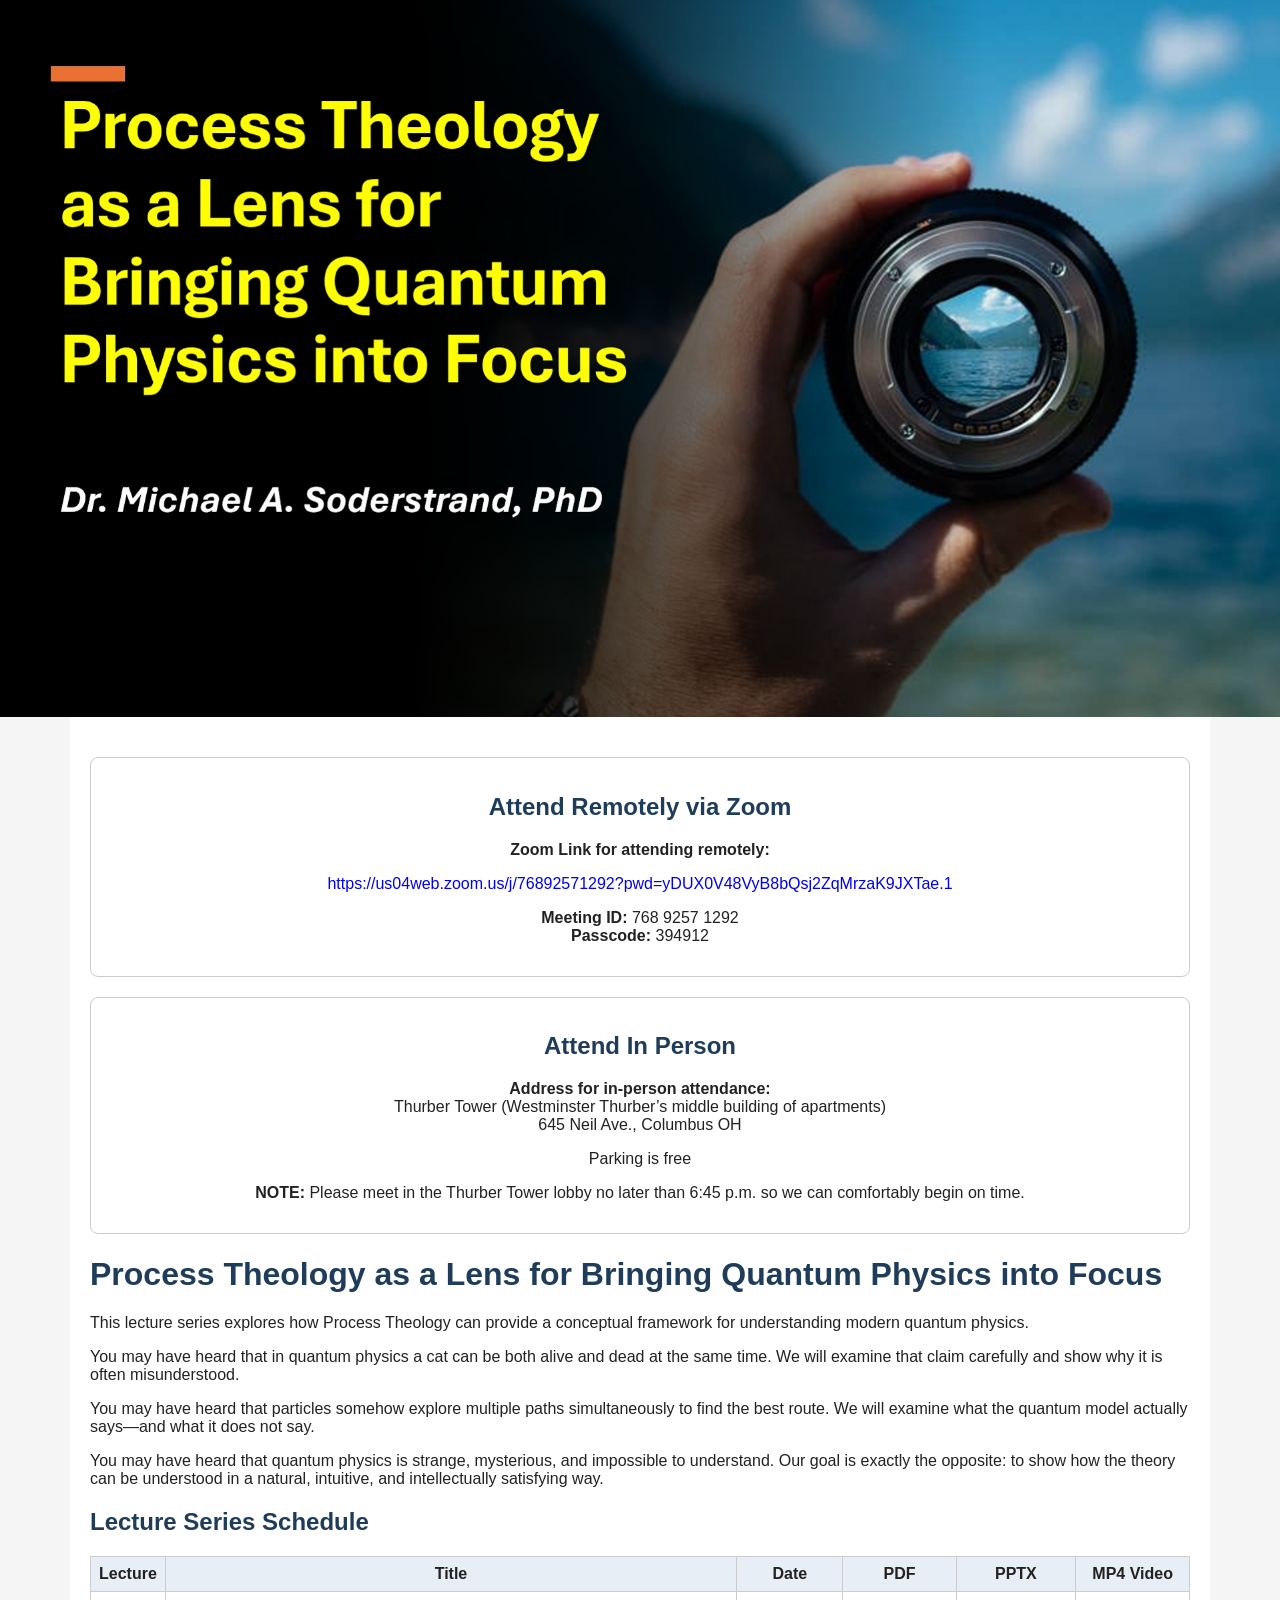
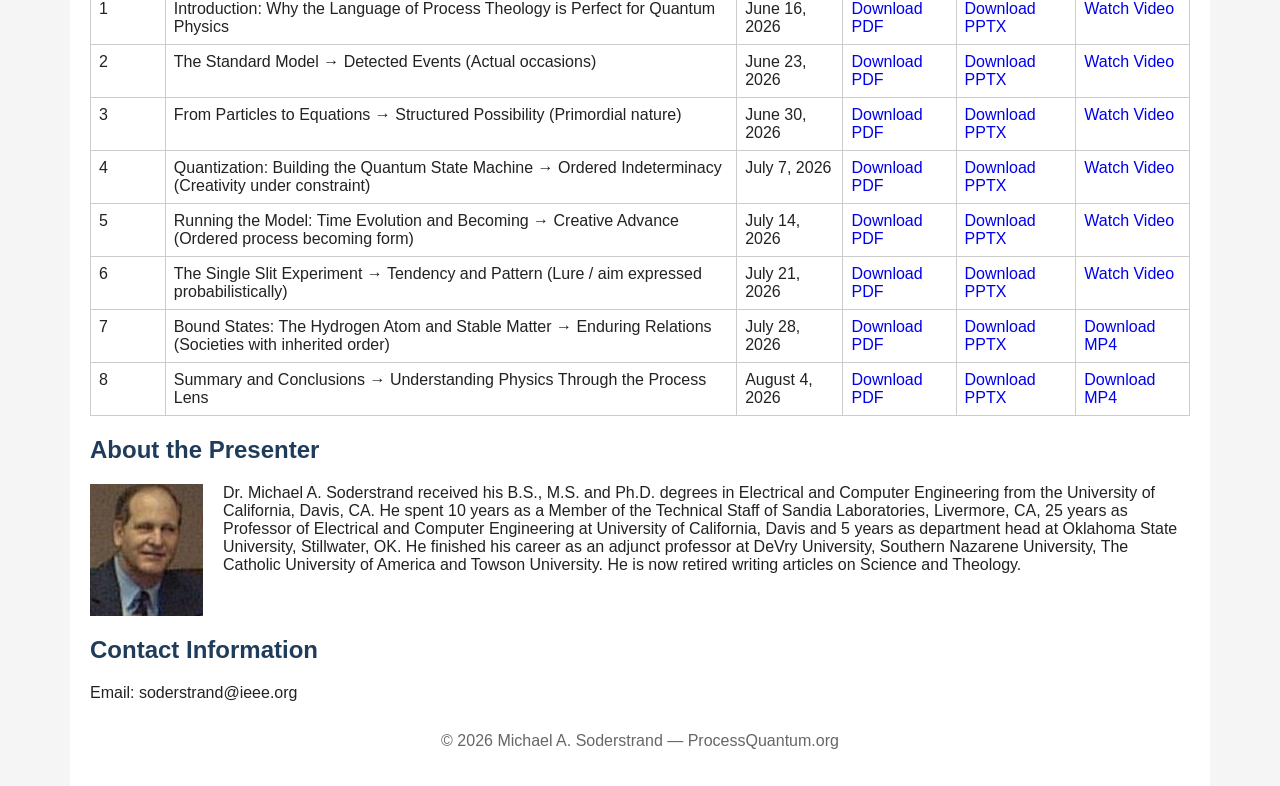
==== index.html @ d32f66b5 "Updates for lectures 5 and 6" ====
<!DOCTYPE html>
<html lang="en">
<head>
<meta charset="UTF-8">
<meta name="viewport" content="width=device-width, initial-scale=1.0">
<title>Process Theology as a Lens for Bringing Quantum Physics into Focus</title>
<link rel="stylesheet" href="style.css">
<script>
function comingSoon() {
  alert("Materials for this lecture are not yet available. Please check back soon.");
}
function videoSoon() {
  alert("Video recording coming soon.");
}
</script>
</head>
<body>
<header class="hero">
  <img src="images/banner.jpg" alt="Process Theology Banner">
</header>

<div class="container">

<div style="text-align:center; margin:20px 0; padding:15px; border:1px solid #ccc; border-radius:8px;">
  <h2>Attend Remotely via Zoom</h2>

  <p><strong>Zoom Link for attending remotely:</strong></p>

  <p>
    <a href="https://us04web.zoom.us/j/76892571292?pwd=yDUX0V48VyB8bQsj2ZqMrzaK9JXTae.1" target="_blank">
      https://us04web.zoom.us/j/76892571292?pwd=yDUX0V48VyB8bQsj2ZqMrzaK9JXTae.1
    </a>
  </p>

  <p>
    <strong>Meeting ID:</strong> 768 9257 1292<br>
    <strong>Passcode:</strong> 394912
  </p>
</div>

<div style="text-align:center; margin:20px 0; padding:15px; border:1px solid #ccc; border-radius:8px;">
  <h2>Attend In Person</h2>

  <p>
    <strong>Address for in-person attendance:</strong><br>
    Thurber Tower (Westminster Thurber’s middle building of apartments)<br>
    645 Neil Ave., Columbus OH
  </p>

  <p>Parking is free</p>

  <p>
    <strong>NOTE:</strong> Please meet in the Thurber Tower lobby no later than
    6:45 p.m. so we can comfortably begin on time.
  </p>
</div>

<h1>Process Theology as a Lens for Bringing Quantum Physics into Focus</h1>

<p>This lecture series explores how Process Theology can provide a conceptual framework for understanding modern quantum physics.</p>

<p>You may have heard that in quantum physics a cat can be both alive and dead at the same time. We will examine that claim carefully and show why it is often misunderstood.</p>

<p>You may have heard that particles somehow explore multiple paths simultaneously to find the best route. We will examine what the quantum model actually says—and what it does not say.</p>

<p>You may have heard that quantum physics is strange, mysterious, and impossible to understand. Our goal is exactly the opposite: to show how the theory can be understood in a natural, intuitive, and intellectually satisfying way.</p>

<h2>Lecture Series Schedule</h2>

<table>
<tr>
<th>Lecture</th><th>Title</th><th>Date</th><th>PDF</th><th>PPTX</th><th>MP4 Video</th>
</tr>

<tr>
<td>1</td>
<td>Introduction: Why the Language of Process Theology is Perfect for Quantum Physics</td>
<td>June 16, 2026</td>
<td><a href="lectures/lecture01.pdf">Download PDF</a></td>
<td><a href="lectures/lecture01.pptx">Download PPTX</a></td>
<td><a href="lectures/lecture01.html">Watch Video</a></td>
</tr>

<tr>
<td>2</td>
<td>The Standard Model → Detected Events (Actual occasions)</td>
<td>June 23, 2026</td>
<td><a href="lectures/lecture02.pdf">Download PDF</a></td>
<td><a href="lectures/lecture02.pptx">Download PPTX</a></td>
<td><a href="lectures/lecture02.html">Watch Video</a></td>
</tr>

<tr><td>3</td><td>From Particles to Equations → Structured Possibility (Primordial nature)</td><td>June 30, 2026</td>
<td><a href="lectures/lecture03.pdf">Download PDF</a></td>
<td><a href="lectures/lecture03.pptx">Download PPTX</a></td>
<td><a href="lectures/lecture03.html">Watch Video</a></td>

<tr>
<td>4</td>
<td>Quantization: Building the Quantum State Machine → Ordered Indeterminacy (Creativity under constraint)</td>
<td>July 7, 2026</td>
<td><a href="lectures/lecture04.pdf">Download PDF</a></td>
<td><a href="lectures/lecture04.pptx">Download PPTX</a></td>
<td><a href="lectures/lecture04.html">Watch Video</a></td>

</tr>
  
<tr><td>5</td><td>Running the Model: Time Evolution and Becoming → Creative Advance (Ordered process becoming form)</td><td>July 14, 2026</td>
<td><a href="lectures/lecture05.pdf">Download PDF</a></td>
<td><a href="lectures/lecture05.pptx">Download PPTX</a></td>
<td><a href="lectures/lecture04.html">Watch Video</a></td>
</tr>


<tr>
<td>6</td>
<td>The Single Slit Experiment → Tendency and Pattern (Lure / aim expressed probabilistically)</td>
<td>July 21, 2026</td>
<td><a href="lectures/lecture06.pdf">Download PDF</a></td>
<td><a href="lectures/lecture06.pptx">Download PPTX</a></td>
<td><a href="#" onclick="comingSoon();return false;">Watch Video</a></td>
</tr>
<tr><td>7</td><td>Bound States: The Hydrogen Atom and Stable Matter → Enduring Relations (Societies with inherited order)</td><td>July 28, 2026</td><td><a href="#" onclick="comingSoon();return false;">Download PDF</a></td><td><a href="#" onclick="comingSoon();return false;">Download PPTX</a></td><td><a href="#" onclick="comingSoon();return false;">Download MP4</a></td></tr>

<tr><td>8</td><td>Summary and Conclusions → Understanding Physics Through the Process Lens</td><td>August 4, 2026</td><td><a href="#" onclick="comingSoon();return false;">Download PDF</a></td><td><a href="#" onclick="comingSoon();return false;">Download PPTX</a></td><td><a href="#" onclick="comingSoon();return false;">Download MP4</a></td></tr>
</table>

<h2>About the Presenter</h2>
<div class="bio">
<img src="images/michael.jpg" alt="Michael Soderstrand">
<p>Dr. Michael A. Soderstrand received his B.S., M.S. and Ph.D. degrees in Electrical and Computer Engineering from the University of California, Davis, CA. He spent 10 years as a Member of the Technical Staff of Sandia Laboratories, Livermore, CA, 25 years as Professor of Electrical and Computer Engineering at University of California, Davis and 5 years as department head at Oklahoma State University, Stillwater, OK. He finished his career as an adjunct professor at DeVry University, Southern Nazarene University, The Catholic University of America and Towson University. He is now retired writing articles on Science and Theology.</p>
</div>

<h2>Contact Information</h2>
<p>Email: soderstrand@ieee.org</p>

<footer>
<p>© 2026 Michael A. Soderstrand — ProcessQuantum.org</p>
</footer>
</div>
</body>
</html>
---- style.css ----
body{font-family:Arial,sans-serif;margin:0;background:#f5f5f5;color:#222;}
.hero img{width:100%;display:block;}
.container{max-width:1100px;margin:auto;padding:20px;background:white;}
h1,h2{color:#1f3d5a;}
table{width:100%;border-collapse:collapse;}
th,td{border:1px solid #ccc;padding:8px;vertical-align:top;}
th{background:#e8eef5;}
.bio{display:flex;gap:20px;align-items:flex-start;}
.bio img{width:127px;height:auto;}
.bio p{margin-top:0;}
footer{margin-top:30px;text-align:center;color:#666;}
a{text-decoration:none;}
a:hover{text-decoration:underline;}
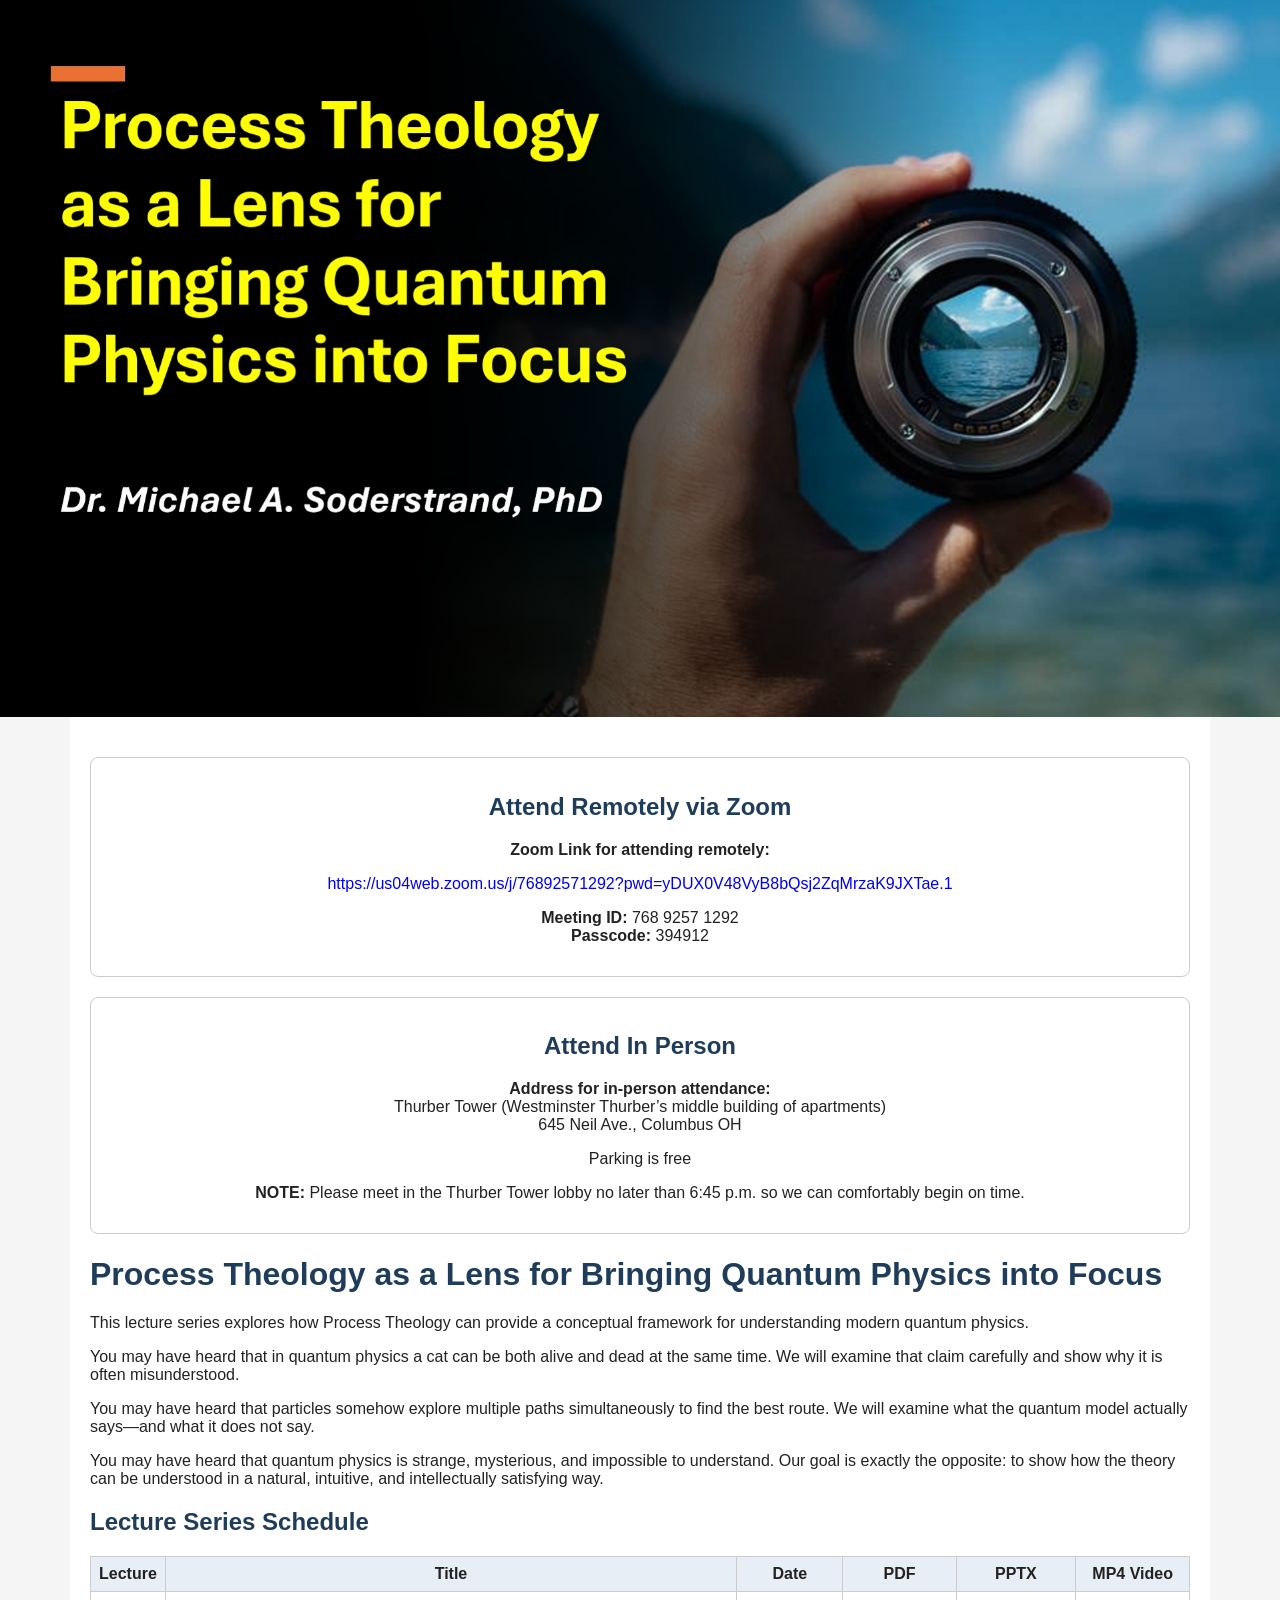
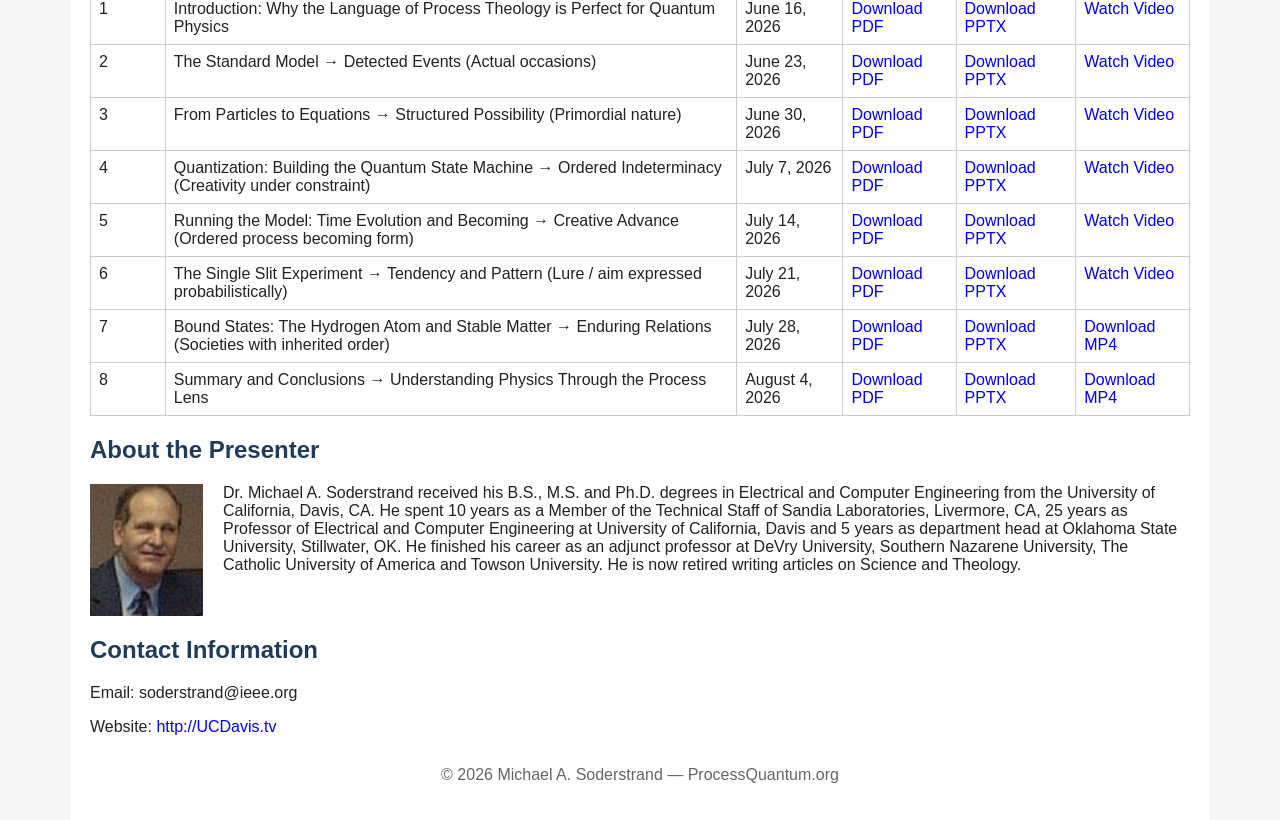
==== commit 414da390: "Add website to contact info" ====
--- a/index.html
+++ b/index.html
@@ -109,7 +109,7 @@
 <tr><td>5</td><td>Running the Model: Time Evolution and Becoming → Creative Advance (Ordered process becoming form)</td><td>July 14, 2026</td>
 <td><a href="lectures/lecture05.pdf">Download PDF</a></td>
 <td><a href="lectures/lecture05.pptx">Download PPTX</a></td>
-<td><a href="lectures/lecture04.html">Watch Video</a></td>
+<td><a href="lectures/lecture05.html">Watch Video</a></td>
 </tr>
 
 
@@ -119,9 +119,9 @@
 <td>July 21, 2026</td>
 <td><a href="lectures/lecture06.pdf">Download PDF</a></td>
 <td><a href="lectures/lecture06.pptx">Download PPTX</a></td>
-<td><a href="#" onclick="comingSoon();return false;">Watch Video</a></td>
+<td><a href="lectures/lecture06.html">Watch Video</a></td>
 </tr>
-<tr><td>7</td><td>Bound States: The Hydrogen Atom and Stable Matter → Enduring Relations (Societies with inherited order)</td><td>July 28, 2026</td><td><a href="#" onclick="comingSoon();return false;">Download PDF</a></td><td><a href="#" onclick="comingSoon();return false;">Download PPTX</a></td><td><a href="#" onclick="comingSoon();return false;">Download MP4</a></td></tr>
+<tr><td>7</td><td>Bound States: The Hydrogen Atom and Stable Matter → Enduring Relations (Societies with inherited order)</td><td>July 28, 2026</td><td><a href="lectures/lecture07.pdf">Download PDF</a></td><td><a href="lectures/lecture07.pptx">Download PPTX</a></td><td><a href="#" onclick="comingSoon();return false;">Download MP4</a></td></tr>
 
 <tr><td>8</td><td>Summary and Conclusions → Understanding Physics Through the Process Lens</td><td>August 4, 2026</td><td><a href="#" onclick="comingSoon();return false;">Download PDF</a></td><td><a href="#" onclick="comingSoon();return false;">Download PPTX</a></td><td><a href="#" onclick="comingSoon();return false;">Download MP4</a></td></tr>
 </table>
@@ -134,6 +134,7 @@
 
 <h2>Contact Information</h2>
 <p>Email: soderstrand@ieee.org</p>
+  <p>Website: <a href="http://UCDavis.tv" target="_blank">http://UCDavis.tv</a></p>
 
 <footer>
 <p>© 2026 Michael A. Soderstrand — ProcessQuantum.org</p>
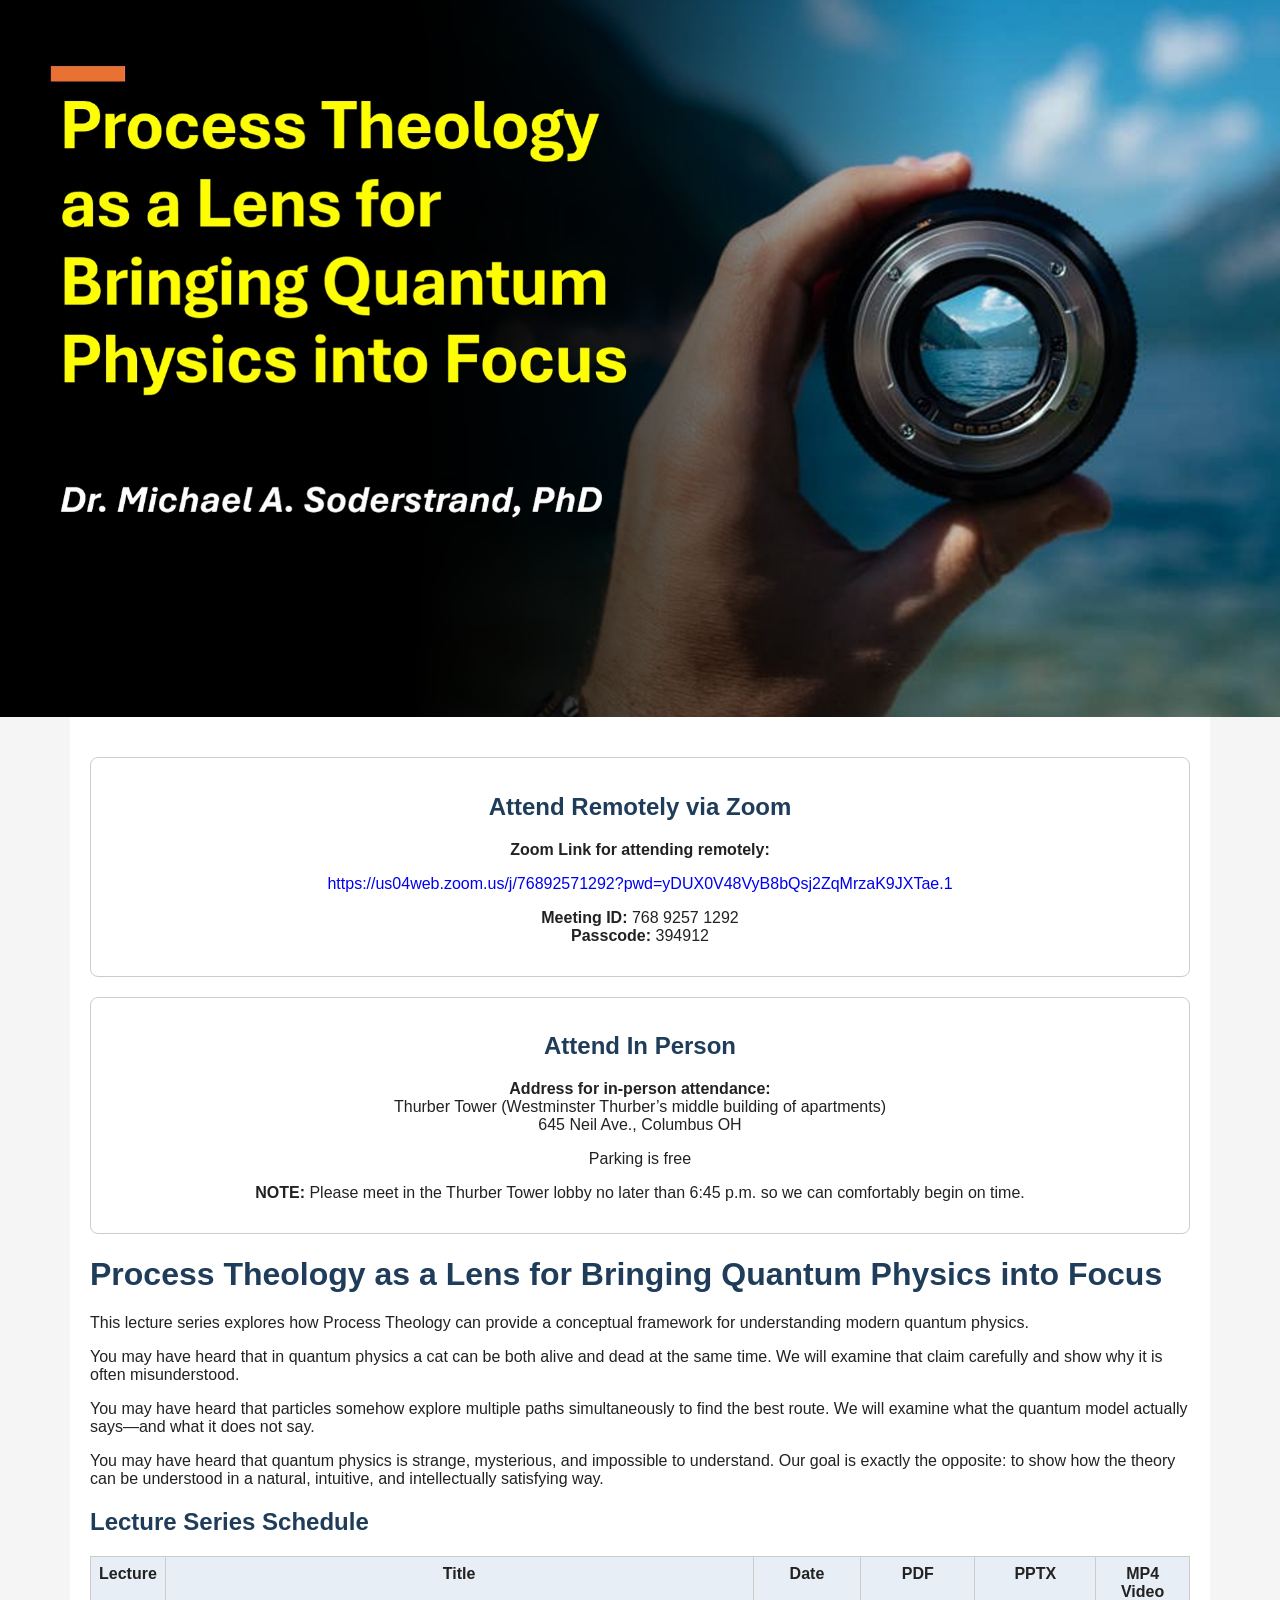
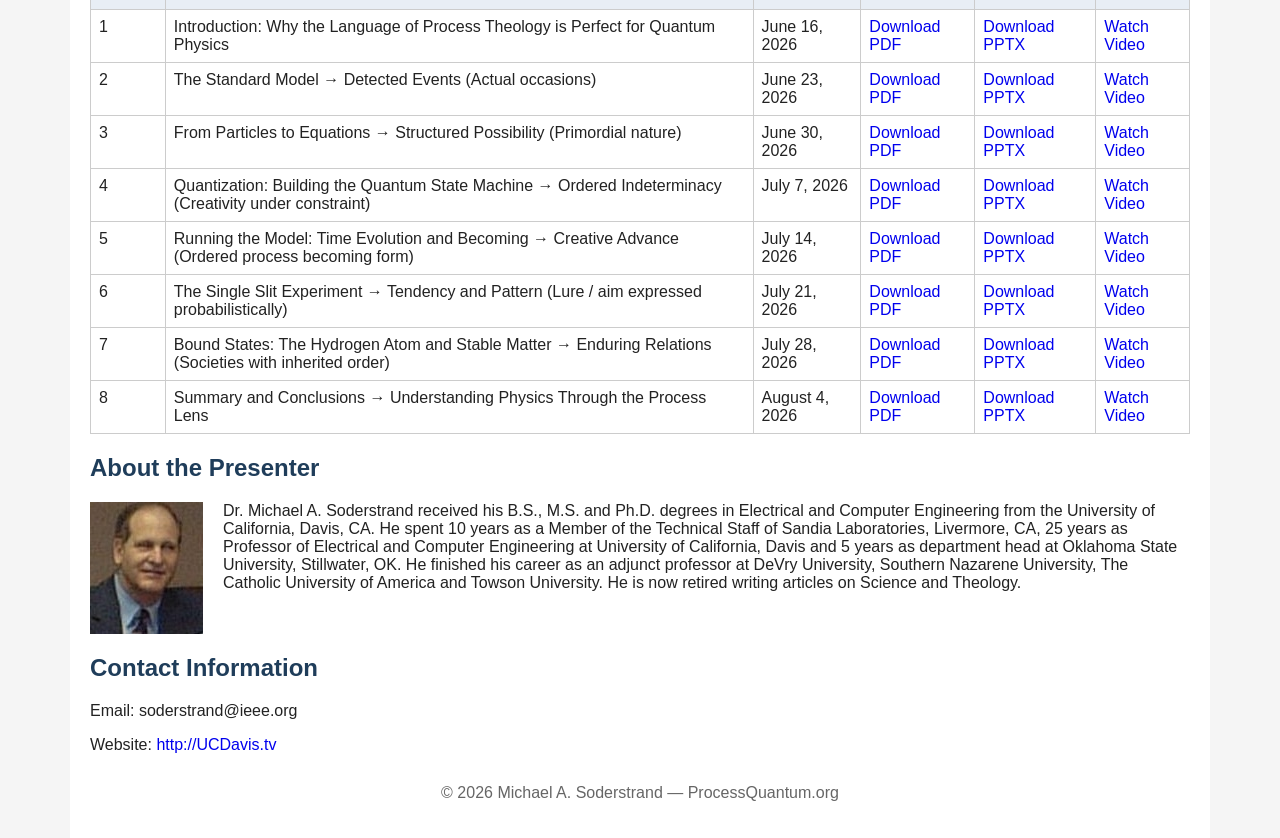
==== commit 998868eb: "Add lecture07.html, lecture08.pdf and lecture08.pptx" ====
--- a/index.html
+++ b/index.html
@@ -121,9 +121,9 @@
 <td><a href="lectures/lecture06.pptx">Download PPTX</a></td>
 <td><a href="lectures/lecture06.html">Watch Video</a></td>
 </tr>
-<tr><td>7</td><td>Bound States: The Hydrogen Atom and Stable Matter → Enduring Relations (Societies with inherited order)</td><td>July 28, 2026</td><td><a href="lectures/lecture07.pdf">Download PDF</a></td><td><a href="lectures/lecture07.pptx">Download PPTX</a></td><td><a href="#" onclick="comingSoon();return false;">Download MP4</a></td></tr>
+<tr><td>7</td><td>Bound States: The Hydrogen Atom and Stable Matter → Enduring Relations (Societies with inherited order)</td><td>July 28, 2026</td><td><a href="lectures/lecture07.pdf">Download PDF</a></td><td><a href="lectures/lecture07.pptx">Download PPTX</a></td><td><a href="lectures/lecture07.html">Watch Video</a></td></tr>
 
-<tr><td>8</td><td>Summary and Conclusions → Understanding Physics Through the Process Lens</td><td>August 4, 2026</td><td><a href="#" onclick="comingSoon();return false;">Download PDF</a></td><td><a href="#" onclick="comingSoon();return false;">Download PPTX</a></td><td><a href="#" onclick="comingSoon();return false;">Download MP4</a></td></tr>
+<tr><td>8</td><td>Summary and Conclusions → Understanding Physics Through the Process Lens</td><td>August 4, 2026</td><td><a href="lectures/lecture08.pdf">Download PDF</a></td><td><a href="lectures/lecture08.pptx">Download PPTX</a></td><td><a href="#" onclick="videoSoon();return false;">Watch Video</a></td></tr>
 </table>
 
 <h2>About the Presenter</h2>
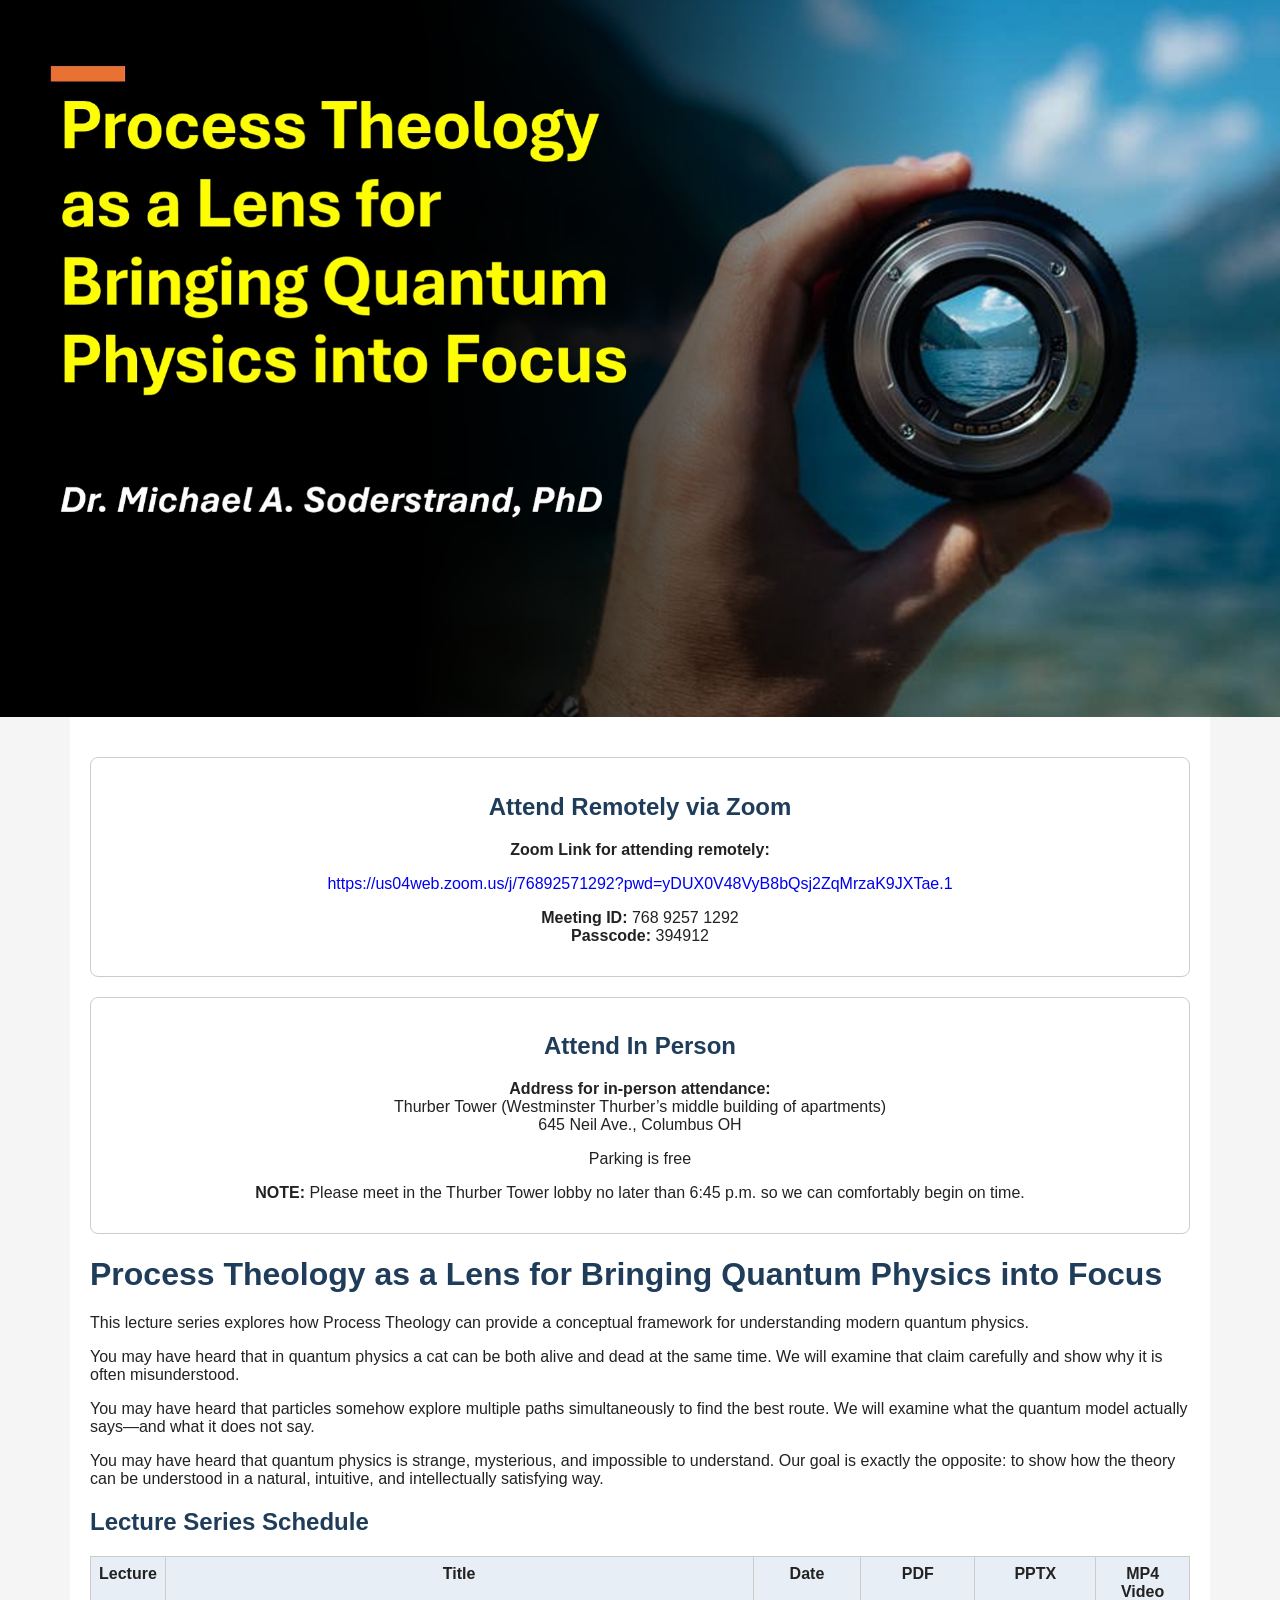
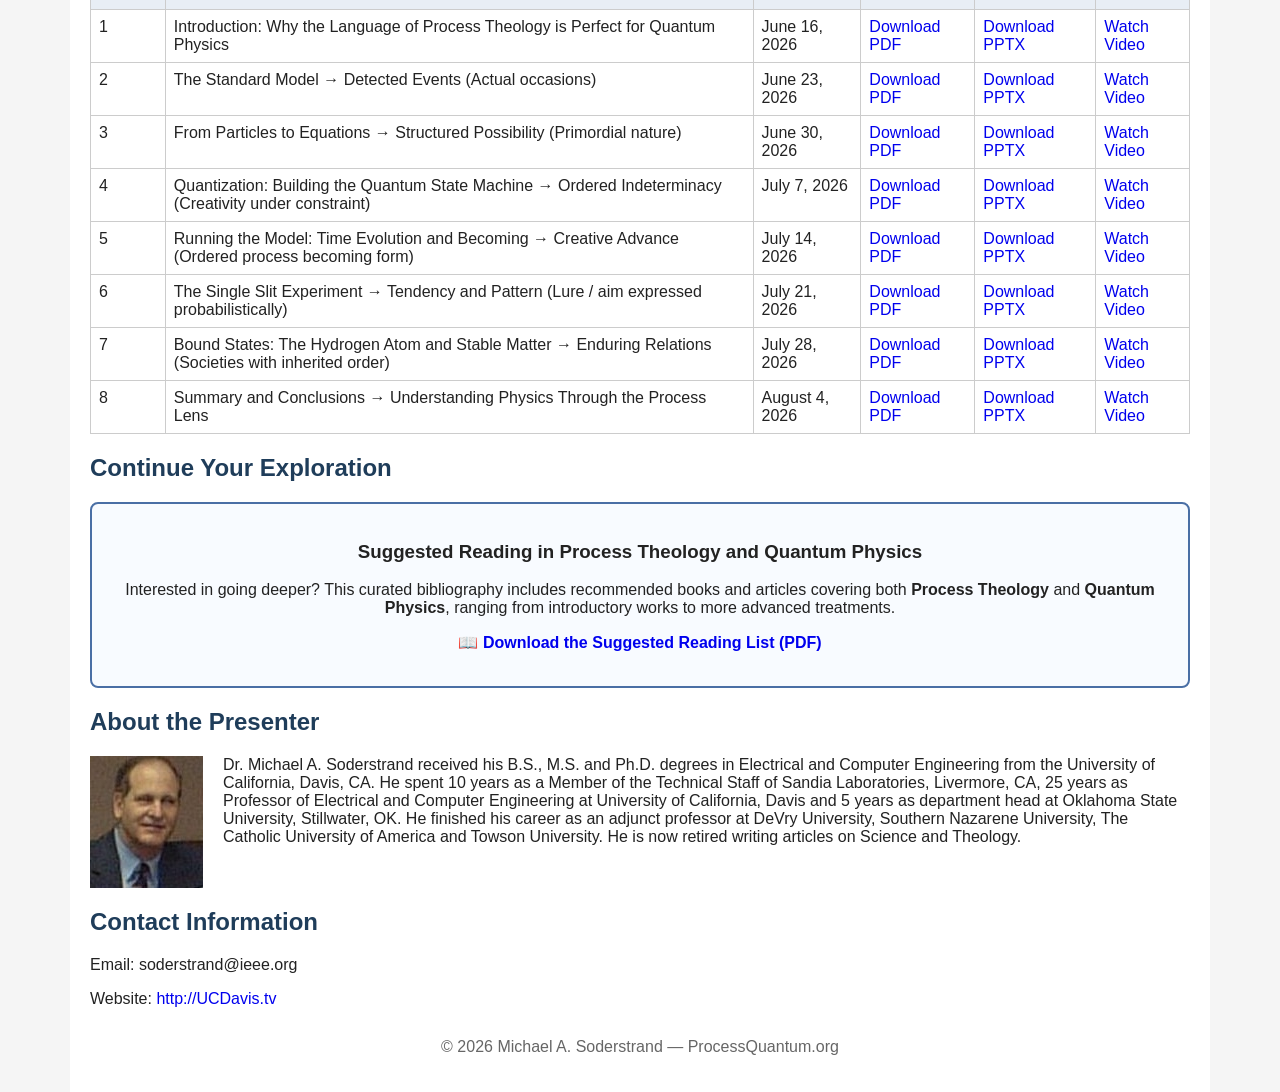
==== commit e73391a4: "Add Reading List" ====
--- a/index.html
+++ b/index.html
@@ -126,6 +126,22 @@
 <tr><td>8</td><td>Summary and Conclusions → Understanding Physics Through the Process Lens</td><td>August 4, 2026</td><td><a href="lectures/lecture08.pdf">Download PDF</a></td><td><a href="lectures/lecture08.pptx">Download PPTX</a></td><td><a href="#" onclick="videoSoon();return false;">Watch Video</a></td></tr>
 </table>
 
+
+<h2>Continue Your Exploration</h2>
+
+<div style="text-align:center; margin:20px 0; padding:18px; border:2px solid #4a6fa5; border-radius:8px; background-color:#f8fbff;">
+  <h3>Suggested Reading in Process Theology and Quantum Physics</h3>
+  <p>
+    Interested in going deeper? This curated bibliography includes recommended books and articles
+    covering both <strong>Process Theology</strong> and <strong>Quantum Physics</strong>, ranging from
+    introductory works to more advanced treatments.
+  </p>
+  <p>
+    <a href="lectures/readings.pdf"><strong>📖 Download the Suggested Reading List (PDF)</strong></a>
+  </p>
+</div>
+
+
 <h2>About the Presenter</h2>
 <div class="bio">
 <img src="images/michael.jpg" alt="Michael Soderstrand">
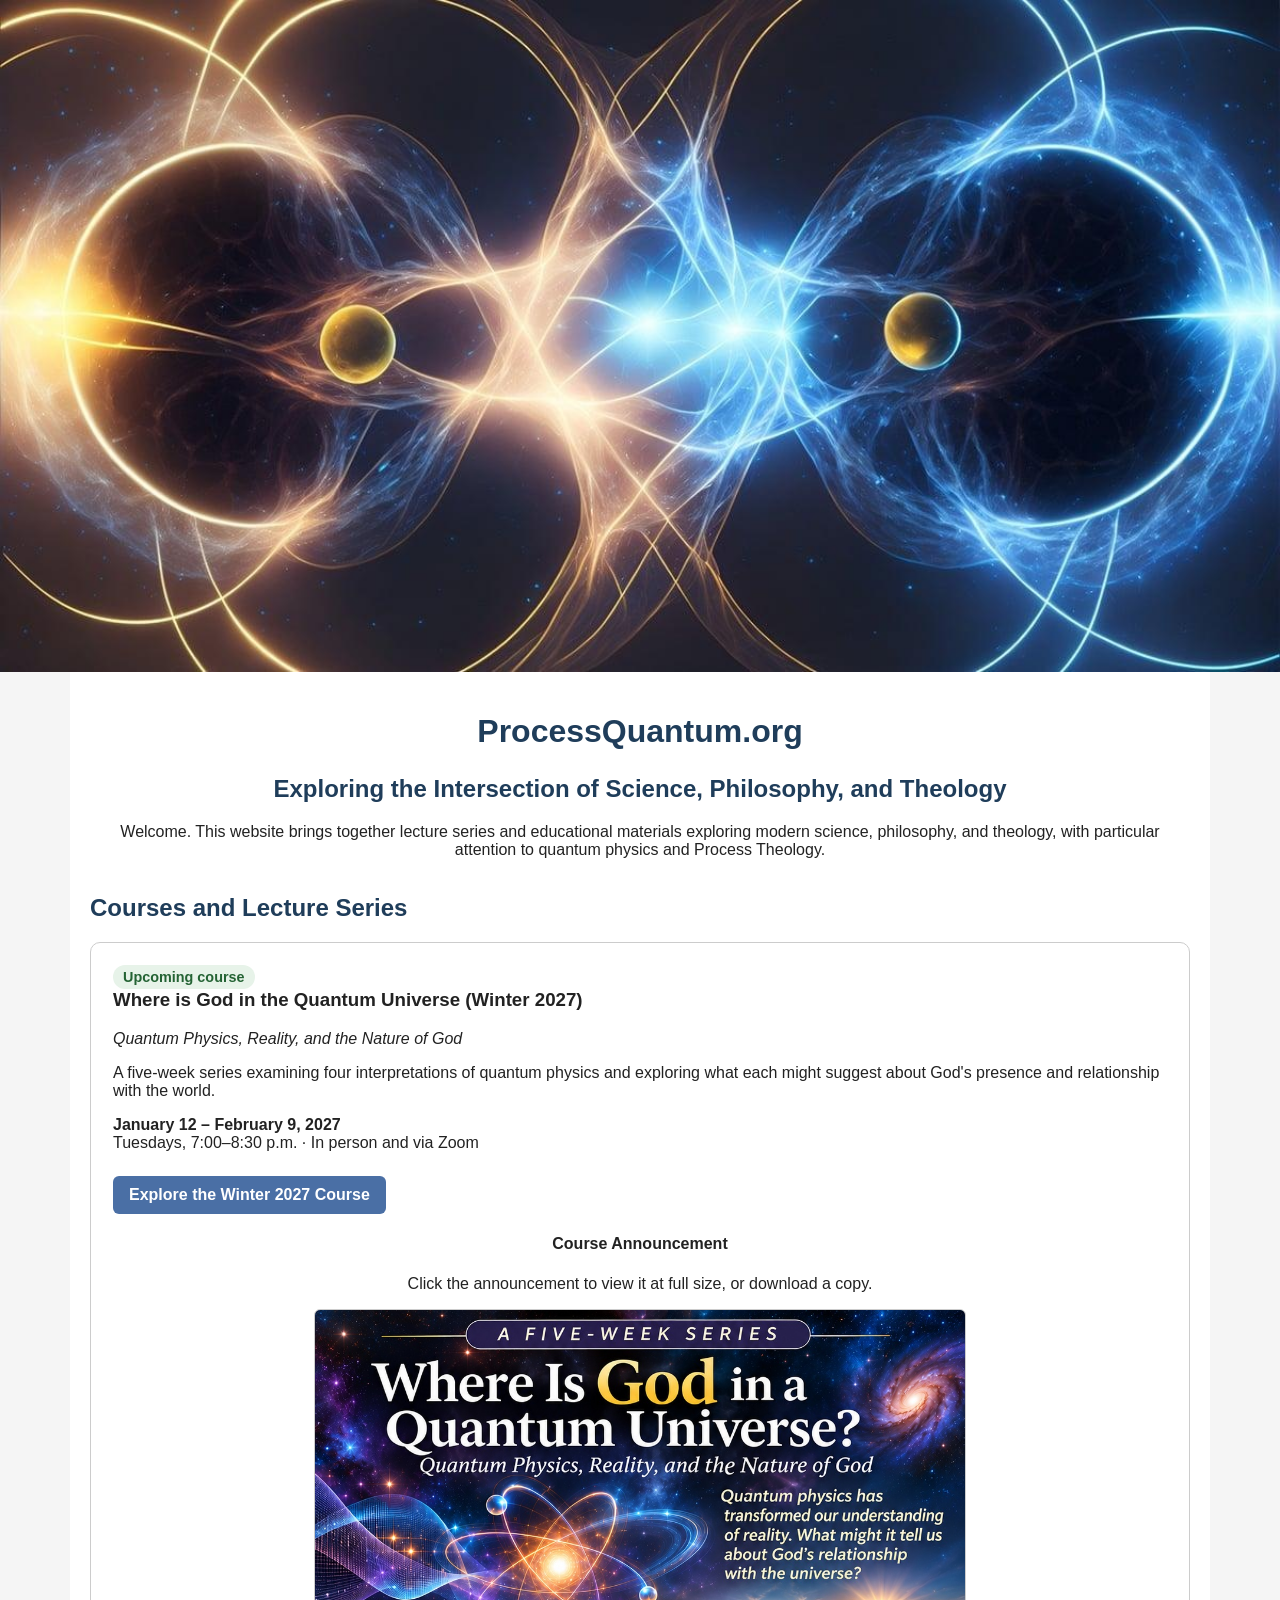
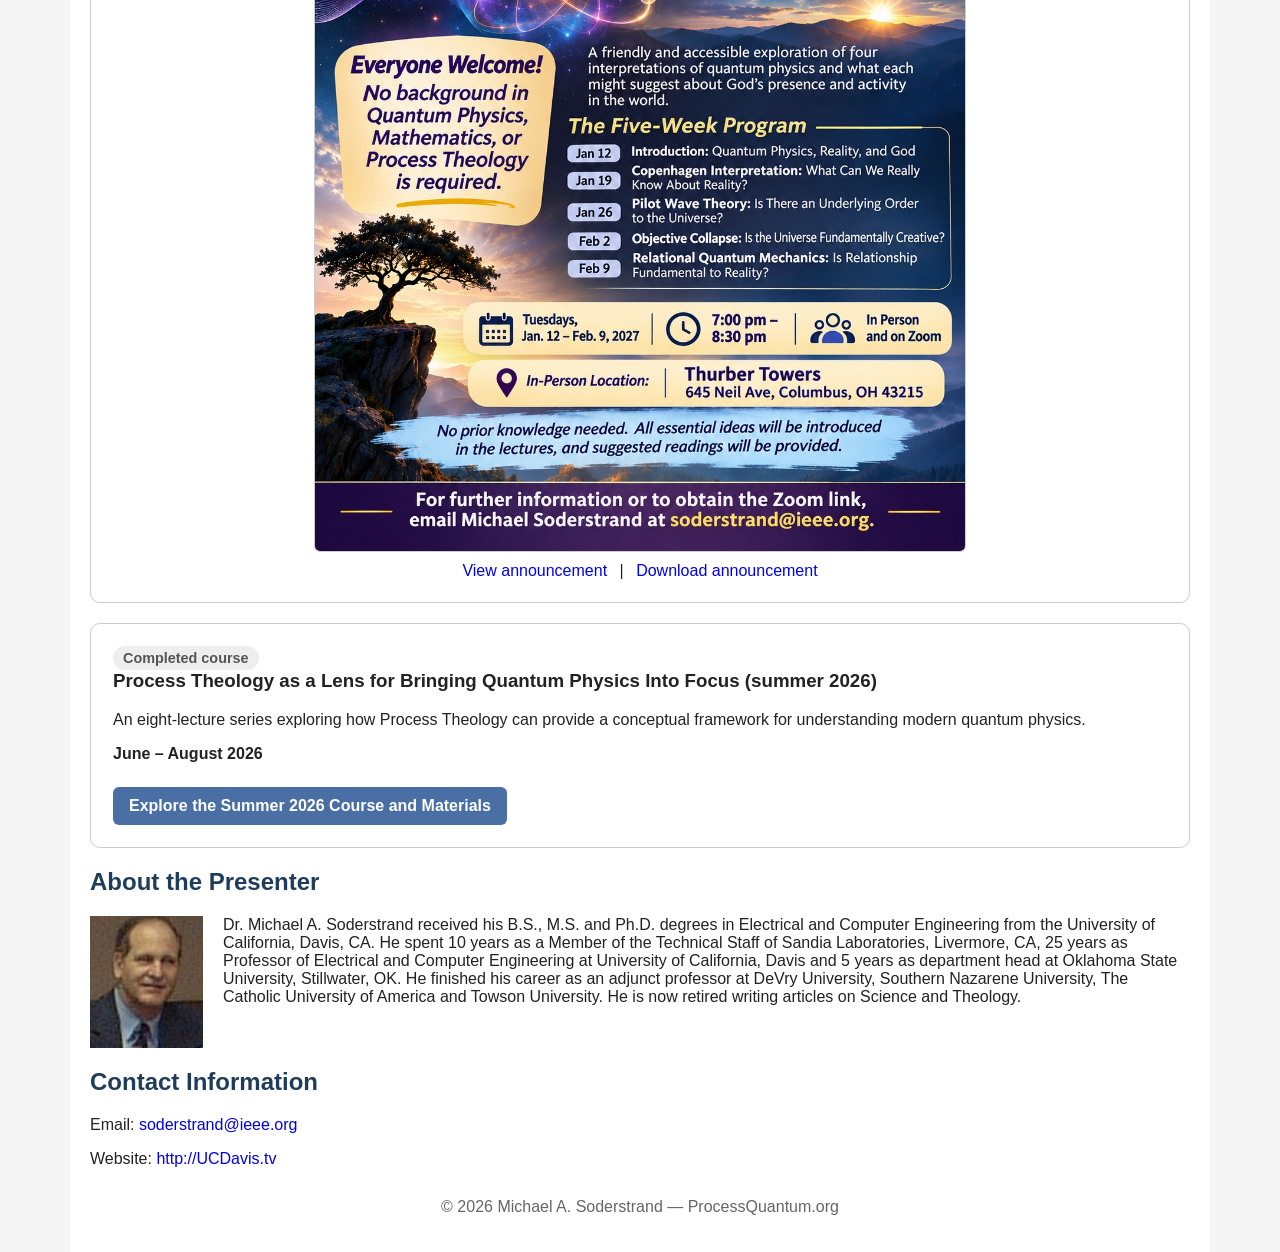
==== commit 24fdf1e2: "Add new course" ====
--- a/index.html
+++ b/index.html
@@ -1,160 +1,77 @@
-
 <!DOCTYPE html>
 <html lang="en">
 <head>
 <meta charset="UTF-8">
 <meta name="viewport" content="width=device-width, initial-scale=1.0">
-<title>Process Theology as a Lens for Bringing Quantum Physics into Focus</title>
+<title>ProcessQuantum.org | Science, Philosophy, and Theology</title>
 <link rel="stylesheet" href="style.css">
-<script>
-function comingSoon() {
-  alert("Materials for this lecture are not yet available. Please check back soon.");
-}
-function videoSoon() {
-  alert("Video recording coming soon.");
-}
-</script>
+<style>
+.course-card { border: 1px solid #ccc; border-radius: 10px; padding: 22px; margin: 20px 0; background: #fff; }
+.course-card h3 { margin-top: 0; }
+.course-card p:last-child { margin-bottom: 0; }
+.course-link { display: inline-block; margin-top: 8px; padding: 10px 16px; border-radius: 6px; background: #4a6fa5; color: white; text-decoration: none; font-weight: bold; }
+.course-link:hover { background: #36577f; }
+.intro { text-align: center; margin: 25px 0 35px; }
+.status { display: inline-block; padding: 4px 10px; border-radius: 14px; background: #e7f3e9; color: #246334; font-size: .9em; font-weight: bold; }
+.status-archive { background: #eee; color: #555; }
+.announcement { margin-top: 18px; text-align: center; }
+.announcement img { display: block; width: 100%; max-width: 650px; height: auto; margin: 10px auto; border: 1px solid #ccc; border-radius: 6px; }
+.announcement-actions { margin-top: 10px; }
+.announcement-actions a { margin: 0 8px; }
+</style>
 </head>
 <body>
 <header class="hero">
-  <img src="images/banner.jpg" alt="Process Theology Banner">
+  <img src="images/banner.jpg" alt="Process Theology and Quantum Physics">
 </header>
+<div class="container">
+  <h1 style="text-align:center;">ProcessQuantum.org</h1>
+  <div class="intro">
+    <h2>Exploring the Intersection of Science, Philosophy, and Theology</h2>
+    <p>Welcome. This website brings together lecture series and educational materials exploring modern science, philosophy, and theology, with particular attention to quantum physics and Process Theology.</p>
+  </div>
 
-<div class="container">
+  <h2>Courses and Lecture Series</h2>
 
-<div style="text-align:center; margin:20px 0; padding:15px; border:1px solid #ccc; border-radius:8px;">
-  <h2>Attend Remotely via Zoom</h2>
+  <section class="course-card">
+    <span class="status">Upcoming course</span>
+    <h3>Where is God in the Quantum Universe (Winter 2027)</h3>
+    <p><em>Quantum Physics, Reality, and the Nature of God</em></p>
+    <p>A five-week series examining four interpretations of quantum physics and exploring what each might suggest about God's presence and relationship with the world.</p>
+    <p><strong>January 12 – February 9, 2027</strong><br> Tuesdays, 7:00–8:30 p.m. · In person and via Zoom</p>
+    <a class="course-link" href="winter-2027.html">Explore the Winter 2027 Course</a>
+    <div class="announcement">
+      <h4>Course Announcement</h4>
+      <p>Click the announcement to view it at full size, or download a copy.</p>
+      <a href="images/announcement.jpg" target="_blank" rel="noopener" aria-label="View the Winter 2027 course announcement">
+        <img src="images/announcement.jpg" alt="Announcement for Where is God in the Quantum Universe, Winter 2027">
+      </a>
+      <div class="announcement-actions">
+        <a href="images/announcement.jpg" target="_blank" rel="noopener">View announcement</a>
+        |
+        <a href="images/announcement.jpg" download="Where-Is-God-in-the-Quantum-Universe-Winter-2027.jpg">Download announcement</a>
+      </div>
+    </div>
+  </section>
 
-  <p><strong>Zoom Link for attending remotely:</strong></p>
+  <section class="course-card">
+    <span class="status status-archive">Completed course</span>
+    <h3>Process Theology as a Lens for Bringing Quantum Physics Into Focus (summer 2026)</h3>
+    <p>An eight-lecture series exploring how Process Theology can provide a conceptual framework for understanding modern quantum physics.</p>
+    <p><strong>June – August 2026</strong></p>
+    <a class="course-link" href="summer-2026.html">Explore the Summer 2026 Course and Materials</a>
+  </section>
 
-  <p>
-    <a href="https://us04web.zoom.us/j/76892571292?pwd=yDUX0V48VyB8bQsj2ZqMrzaK9JXTae.1" target="_blank">
-      https://us04web.zoom.us/j/76892571292?pwd=yDUX0V48VyB8bQsj2ZqMrzaK9JXTae.1
-    </a>
-  </p>
+  <h2>About the Presenter</h2>
+  <div class="bio">
+    <img src="images/michael.jpg" alt="Michael Soderstrand">
+    <p>Dr. Michael A. Soderstrand received his B.S., M.S. and Ph.D. degrees in Electrical and Computer Engineering from the University of California, Davis, CA. He spent 10 years as a Member of the Technical Staff of Sandia Laboratories, Livermore, CA, 25 years as Professor of Electrical and Computer Engineering at University of California, Davis and 5 years as department head at Oklahoma State University, Stillwater, OK. He finished his career as an adjunct professor at DeVry University, Southern Nazarene University, The Catholic University of America and Towson University. He is now retired writing articles on Science and Theology.</p>
+  </div>
 
-  <p>
-    <strong>Meeting ID:</strong> 768 9257 1292<br>
-    <strong>Passcode:</strong> 394912
-  </p>
-</div>
-
-<div style="text-align:center; margin:20px 0; padding:15px; border:1px solid #ccc; border-radius:8px;">
-  <h2>Attend In Person</h2>
-
-  <p>
-    <strong>Address for in-person attendance:</strong><br>
-    Thurber Tower (Westminster Thurber’s middle building of apartments)<br>
-    645 Neil Ave., Columbus OH
-  </p>
-
-  <p>Parking is free</p>
-
-  <p>
-    <strong>NOTE:</strong> Please meet in the Thurber Tower lobby no later than
-    6:45 p.m. so we can comfortably begin on time.
-  </p>
-</div>
-
-<h1>Process Theology as a Lens for Bringing Quantum Physics into Focus</h1>
-
-<p>This lecture series explores how Process Theology can provide a conceptual framework for understanding modern quantum physics.</p>
-
-<p>You may have heard that in quantum physics a cat can be both alive and dead at the same time. We will examine that claim carefully and show why it is often misunderstood.</p>
-
-<p>You may have heard that particles somehow explore multiple paths simultaneously to find the best route. We will examine what the quantum model actually says—and what it does not say.</p>
-
-<p>You may have heard that quantum physics is strange, mysterious, and impossible to understand. Our goal is exactly the opposite: to show how the theory can be understood in a natural, intuitive, and intellectually satisfying way.</p>
-
-<h2>Lecture Series Schedule</h2>
-
-<table>
-<tr>
-<th>Lecture</th><th>Title</th><th>Date</th><th>PDF</th><th>PPTX</th><th>MP4 Video</th>
-</tr>
-
-<tr>
-<td>1</td>
-<td>Introduction: Why the Language of Process Theology is Perfect for Quantum Physics</td>
-<td>June 16, 2026</td>
-<td><a href="lectures/lecture01.pdf">Download PDF</a></td>
-<td><a href="lectures/lecture01.pptx">Download PPTX</a></td>
-<td><a href="lectures/lecture01.html">Watch Video</a></td>
-</tr>
-
-<tr>
-<td>2</td>
-<td>The Standard Model → Detected Events (Actual occasions)</td>
-<td>June 23, 2026</td>
-<td><a href="lectures/lecture02.pdf">Download PDF</a></td>
-<td><a href="lectures/lecture02.pptx">Download PPTX</a></td>
-<td><a href="lectures/lecture02.html">Watch Video</a></td>
-</tr>
-
-<tr><td>3</td><td>From Particles to Equations → Structured Possibility (Primordial nature)</td><td>June 30, 2026</td>
-<td><a href="lectures/lecture03.pdf">Download PDF</a></td>
-<td><a href="lectures/lecture03.pptx">Download PPTX</a></td>
-<td><a href="lectures/lecture03.html">Watch Video</a></td>
-
-<tr>
-<td>4</td>
-<td>Quantization: Building the Quantum State Machine → Ordered Indeterminacy (Creativity under constraint)</td>
-<td>July 7, 2026</td>
-<td><a href="lectures/lecture04.pdf">Download PDF</a></td>
-<td><a href="lectures/lecture04.pptx">Download PPTX</a></td>
-<td><a href="lectures/lecture04.html">Watch Video</a></td>
-
-</tr>
-  
-<tr><td>5</td><td>Running the Model: Time Evolution and Becoming → Creative Advance (Ordered process becoming form)</td><td>July 14, 2026</td>
-<td><a href="lectures/lecture05.pdf">Download PDF</a></td>
-<td><a href="lectures/lecture05.pptx">Download PPTX</a></td>
-<td><a href="lectures/lecture05.html">Watch Video</a></td>
-</tr>
-
-
-<tr>
-<td>6</td>
-<td>The Single Slit Experiment → Tendency and Pattern (Lure / aim expressed probabilistically)</td>
-<td>July 21, 2026</td>
-<td><a href="lectures/lecture06.pdf">Download PDF</a></td>
-<td><a href="lectures/lecture06.pptx">Download PPTX</a></td>
-<td><a href="lectures/lecture06.html">Watch Video</a></td>
-</tr>
-<tr><td>7</td><td>Bound States: The Hydrogen Atom and Stable Matter → Enduring Relations (Societies with inherited order)</td><td>July 28, 2026</td><td><a href="lectures/lecture07.pdf">Download PDF</a></td><td><a href="lectures/lecture07.pptx">Download PPTX</a></td><td><a href="lectures/lecture07.html">Watch Video</a></td></tr>
-
-<tr><td>8</td><td>Summary and Conclusions → Understanding Physics Through the Process Lens</td><td>August 4, 2026</td><td><a href="lectures/lecture08.pdf">Download PDF</a></td><td><a href="lectures/lecture08.pptx">Download PPTX</a></td><td><a href="#" onclick="videoSoon();return false;">Watch Video</a></td></tr>
-</table>
-
-
-<h2>Continue Your Exploration</h2>
-
-<div style="text-align:center; margin:20px 0; padding:18px; border:2px solid #4a6fa5; border-radius:8px; background-color:#f8fbff;">
-  <h3>Suggested Reading in Process Theology and Quantum Physics</h3>
-  <p>
-    Interested in going deeper? This curated bibliography includes recommended books and articles
-    covering both <strong>Process Theology</strong> and <strong>Quantum Physics</strong>, ranging from
-    introductory works to more advanced treatments.
-  </p>
-  <p>
-    <a href="lectures/readings.pdf"><strong>📖 Download the Suggested Reading List (PDF)</strong></a>
-  </p>
-</div>
-
-
-<h2>About the Presenter</h2>
-<div class="bio">
-<img src="images/michael.jpg" alt="Michael Soderstrand">
-<p>Dr. Michael A. Soderstrand received his B.S., M.S. and Ph.D. degrees in Electrical and Computer Engineering from the University of California, Davis, CA. He spent 10 years as a Member of the Technical Staff of Sandia Laboratories, Livermore, CA, 25 years as Professor of Electrical and Computer Engineering at University of California, Davis and 5 years as department head at Oklahoma State University, Stillwater, OK. He finished his career as an adjunct professor at DeVry University, Southern Nazarene University, The Catholic University of America and Towson University. He is now retired writing articles on Science and Theology.</p>
-</div>
-
-<h2>Contact Information</h2>
-<p>Email: soderstrand@ieee.org</p>
-  <p>Website: <a href="http://UCDavis.tv" target="_blank">http://UCDavis.tv</a></p>
-
-<footer>
-<p>© 2026 Michael A. Soderstrand — ProcessQuantum.org</p>
-</footer>
+  <h2>Contact Information</h2>
+  <p>Email: <a href="mailto:soderstrand@ieee.org">soderstrand@ieee.org</a></p>
+  <p>Website: <a href="http://UCDavis.tv" target="_blank" rel="noopener">http://UCDavis.tv</a></p>
+  <footer><p>© 2026 Michael A. Soderstrand — ProcessQuantum.org</p></footer>
 </div>
 </body>
 </html>
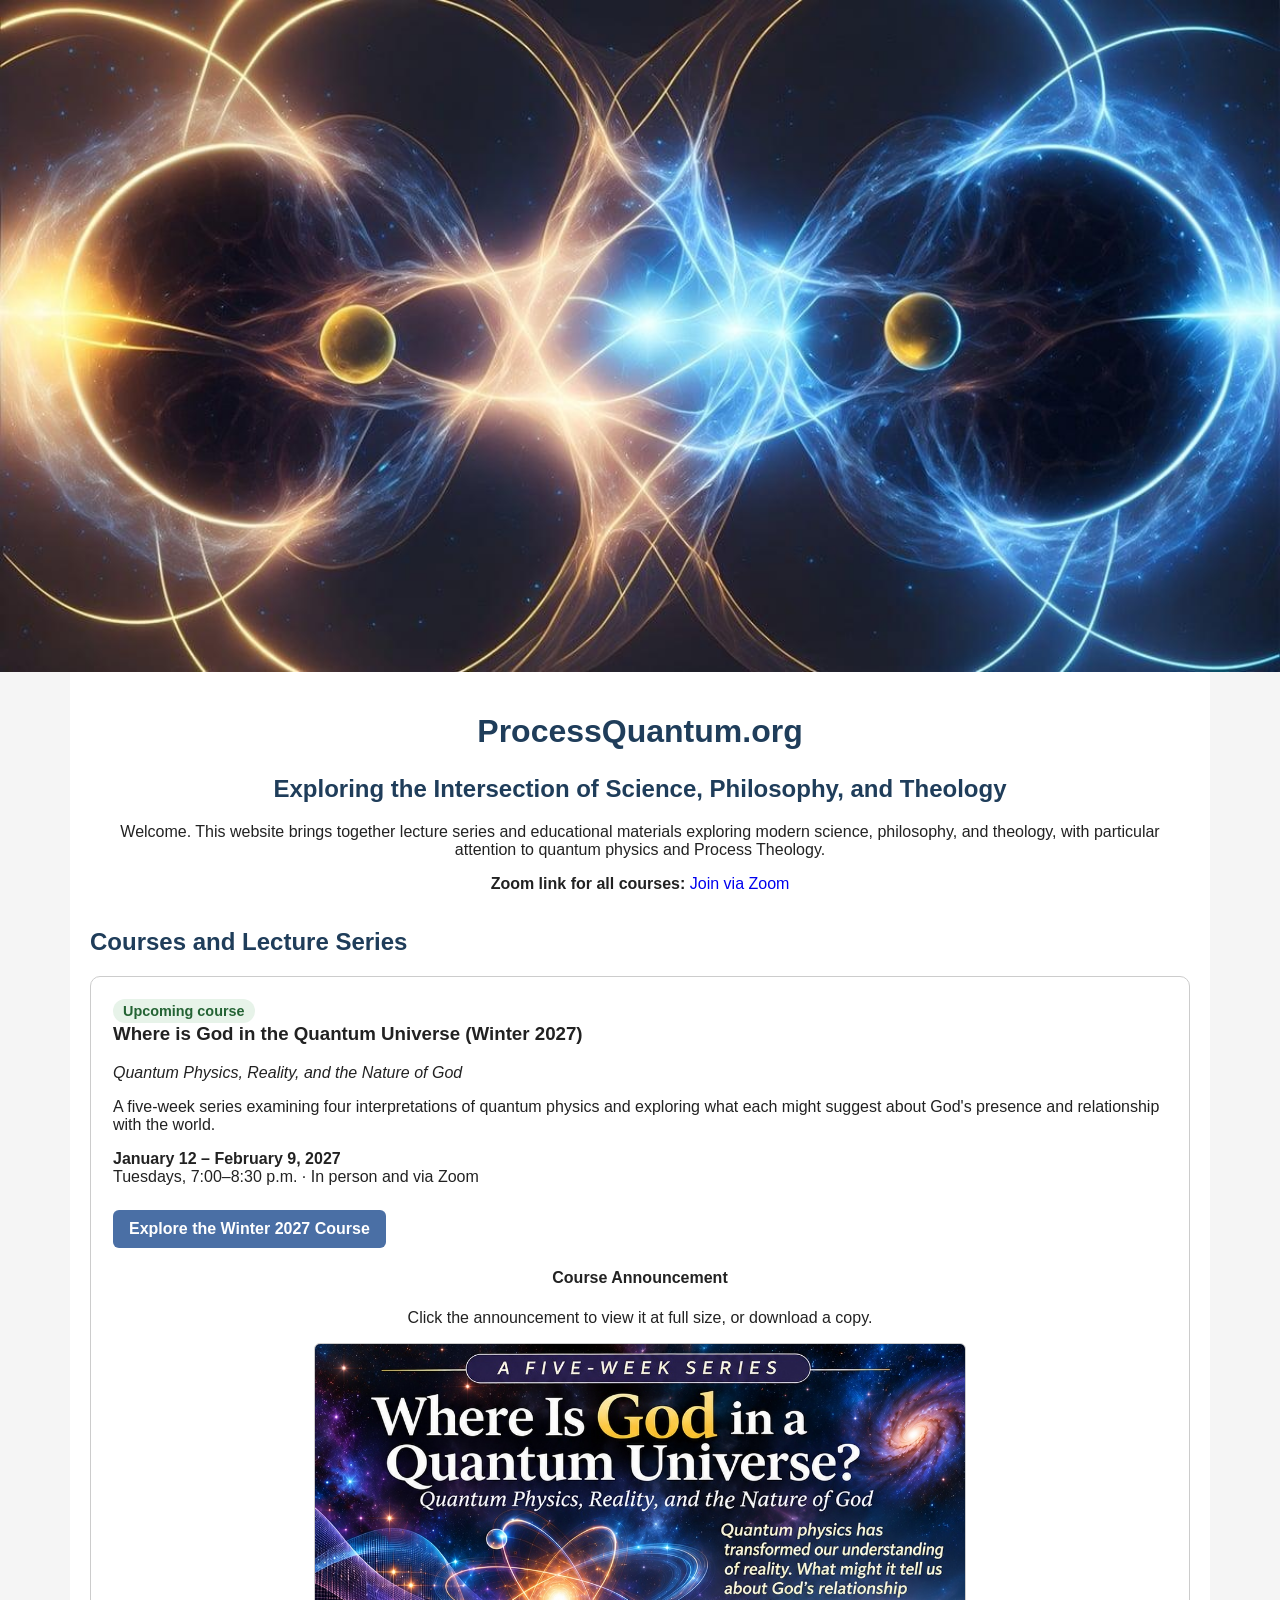
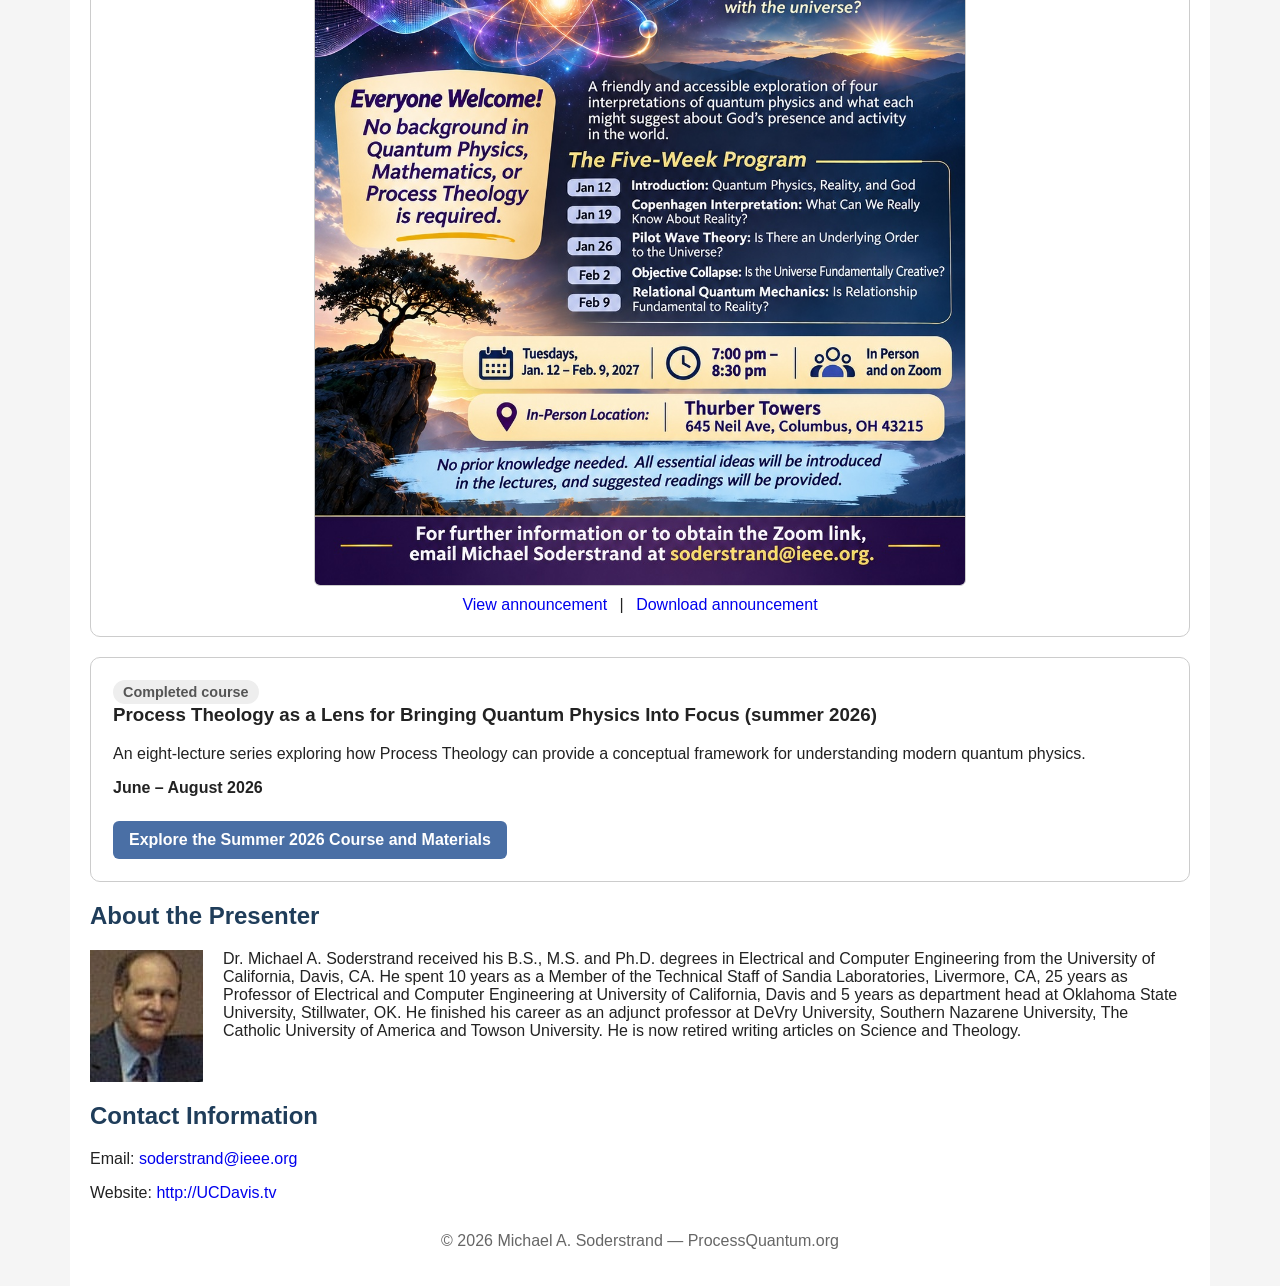
==== commit 140414e9: "Add Zoom link" ====
--- a/index.html
+++ b/index.html
@@ -29,6 +29,9 @@
   <div class="intro">
     <h2>Exploring the Intersection of Science, Philosophy, and Theology</h2>
     <p>Welcome. This website brings together lecture series and educational materials exploring modern science, philosophy, and theology, with particular attention to quantum physics and Process Theology.</p>
+    <p><strong>Zoom link for all courses:</strong>
+      <a href="https://us04web.zoom.us/j/76892571292?pwd=yDUX0V48VyB8bQsj2ZqMrzaK9JXTae.1" target="_blank" rel="noopener">Join via Zoom</a>
+    </p>
   </div>
 
   <h2>Courses and Lecture Series</h2>
